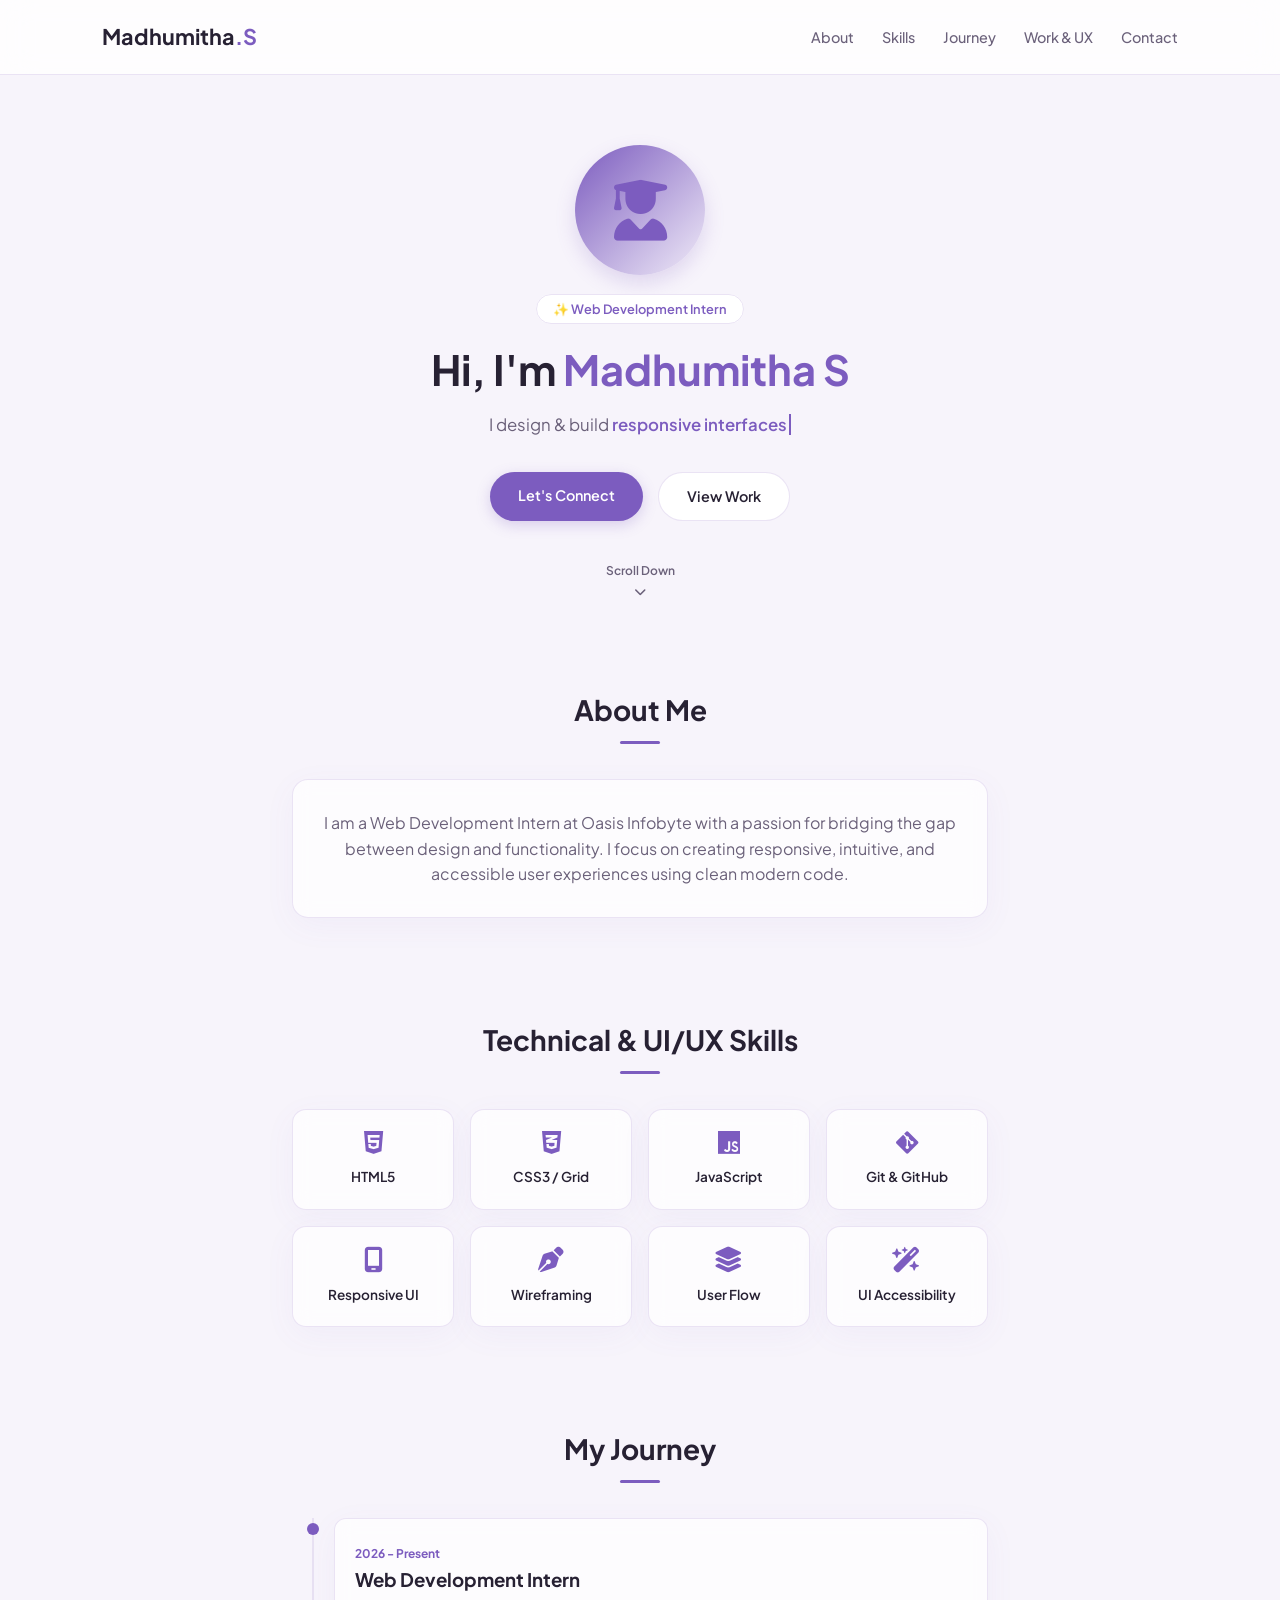
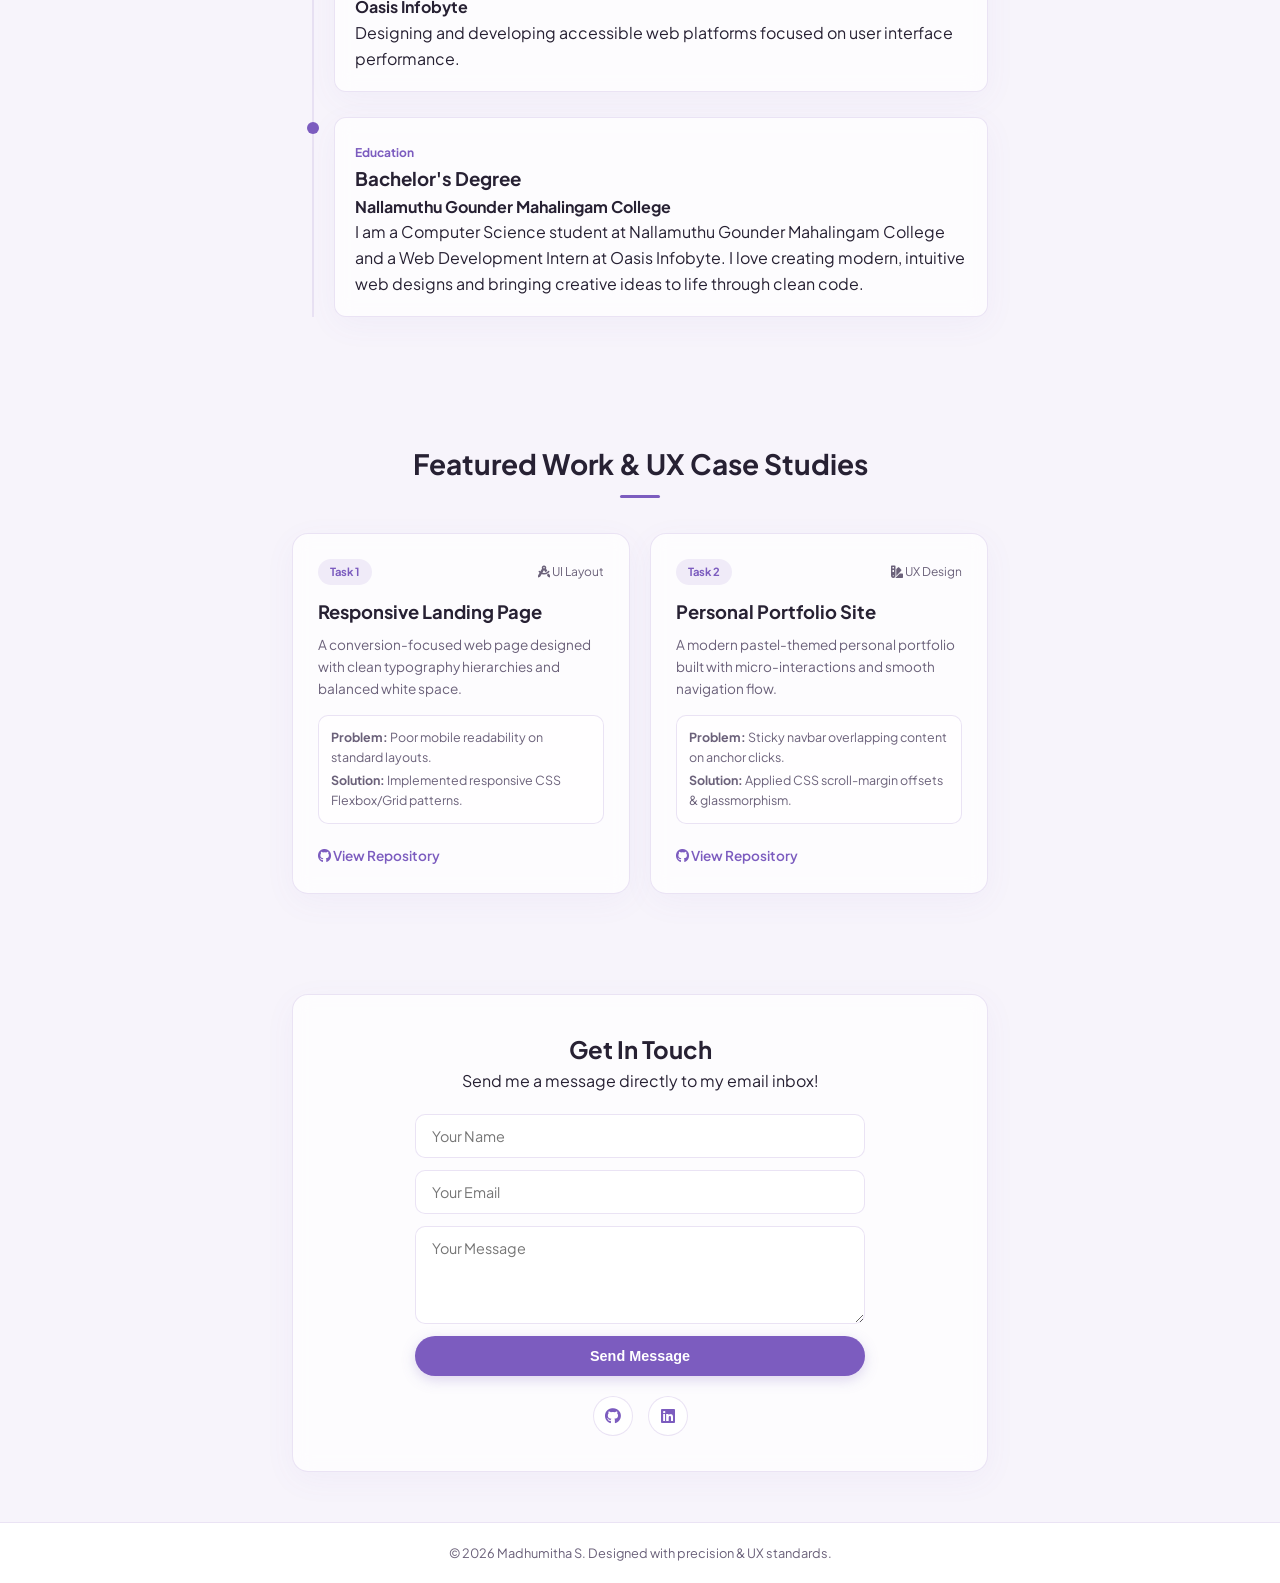
==== WebDev-L1-PersonalPortfolio/index.html @ be9a2862 "Added Task 2 Portfolio folder" ====
<!DOCTYPE html>
<html lang="en">
<head>
    <meta charset="UTF-8">
    <meta name="viewport" content="width=device-width, initial-scale=1.0">
    <title>Madhumitha S | Portfolio </title>
    <link href="https://fonts.googleapis.com/css2?family=Plus+Jakarta+Sans:wght@300;400;500;600;700&display=swap" rel="stylesheet">
    <link rel="stylesheet" href="https://cdnjs.cloudflare.com/ajax/libs/font-awesome/6.4.0/css/all.min.css">
    <link rel="stylesheet" href="style.css">
</head>
<body>
    <nav class="navbar">
        <div class="logo">Madhumitha<span>.S</span></div>
        <ul class="nav-links">
            <li><a href="#about">About</a></li>
            <li><a href="#skills">Skills</a></li>
            <li><a href="#timeline">Journey</a></li>
            <li><a href="#projects">Work & UX</a></li>
            <li><a href="#contact">Contact</a></li>
        </ul>
    </nav>
    <section class="hero-section">
        <div class="hero-container">
            <div class="avatar-container">
                <i class="fa-solid fa-user-graduate avatar-icon"></i>
            </div>
            <span class="hero-badge">✨ Web Development Intern</span>
            <h1 class="hero-title">Hi, I'm <span>Madhumitha S</span></h1>           
            <p class="hero-subtitle">I design & build <span class="typing-text"></span></p>           
            <div class="hero-buttons">
                <a href="#contact" class="btn btn-primary">Let's Connect</a>
                <a href="#projects" class="btn btn-secondary">View Work</a>
            </div>
            <div class="scroll-indicator">
                <span>Scroll Down</span>
                <i class="fa-solid fa-chevron-down"></i>
            </div>
        </div>
    </section>
    <section id="about" class="section">
        <div class="section-header">
            <h2>About Me</h2>
            <div class="accent-line"></div>
        </div>
        <div class="about-card glass-card">
            <p>I am a Web Development Intern at Oasis Infobyte with a passion for bridging the gap between design and functionality. I focus on creating responsive, intuitive, and accessible user experiences using clean modern code.</p>
        </div>
    </section>
    <section id="skills" class="section">
        <div class="section-header">
            <h2>Technical & UI/UX Skills</h2>
            <div class="accent-line"></div>
        </div>
        <div class="skills-grid">
            <div class="skill-card glass-card"><i class="fa-brands fa-html5"></i><span>HTML5</span></div>
            <div class="skill-card glass-card"><i class="fa-brands fa-css3-alt"></i><span>CSS3 / Grid</span></div>
            <div class="skill-card glass-card"><i class="fa-brands fa-js"></i><span>JavaScript</span></div>
            <div class="skill-card glass-card"><i class="fa-brands fa-git-alt"></i><span>Git & GitHub</span></div>
            <div class="skill-card glass-card"><i class="fa-solid fa-mobile-screen"></i><span>Responsive UI</span></div>
            <div class="skill-card glass-card"><i class="fa-solid fa-pen-nib"></i><span>Wireframing</span></div>
            <div class="skill-card glass-card"><i class="fa-solid fa-layer-group"></i><span>User Flow</span></div>
            <div class="skill-card glass-card"><i class="fa-solid fa-wand-magic-sparkles"></i><span>UI Accessibility</span></div>
        </div>
    </section>
    <section id="timeline" class="section">
        <div class="section-header">
            <h2>My Journey</h2>
            <div class="accent-line"></div>
        </div>
        <div class="timeline">
            <div class="timeline-item">
                <div class="timeline-dot"></div>
                <div class="timeline-content glass-card">
                    <span class="timeline-date">2026 - Present</span>
                    <h3>Web Development Intern</h3>
                    <h4>Oasis Infobyte</h4>
                    <p>Designing and developing accessible web platforms focused on user interface performance.</p>
                </div>
            </div>
            <div class="timeline-item">
                <div class="timeline-dot"></div>
                <div class="timeline-content glass-card">
                    <span class="timeline-date">Education</span>
                    <h3>Bachelor's Degree</h3>
                    <h4>Nallamuthu Gounder Mahalingam College</h4>
                    <p>I am a Computer Science student at Nallamuthu Gounder Mahalingam College and a Web Development Intern at Oasis Infobyte. I love creating modern, intuitive web designs and bringing creative ideas to life through clean code.</p>
                </div>
            </div>
        </div>
    </section>
    <section id="projects" class="section">
        <div class="section-header">
            <h2>Featured Work & UX Case Studies</h2>
            <div class="accent-line"></div>
        </div>
        <div class="projects-grid">
            <div class="project-card glass-card">
                <div class="project-header">
                    <span class="project-badge">Task 1</span>
                    <span class="ux-tag"><i class="fa-solid fa-compass-drafting"></i> UI Layout</span>
                </div>
                <h3>Responsive Landing Page</h3>
                <p>A conversion-focused web page designed with clean typography hierarchies and balanced white space.</p>               
                <div class="ux-breakdown">
                    <div><strong>Problem:</strong> Poor mobile readability on standard layouts.</div>
                    <div><strong>Solution:</strong> Implemented responsive CSS Flexbox/Grid patterns.</div>
                </div>
                <a href="https://github.com/madhumitha-s-3327/OIBSIP" target="_blank" class="project-link">
                    <i class="fa-brands fa-github"></i> View Repository
                </a>
            </div>
            <div class="project-card glass-card">
                <div class="project-header">
                    <span class="project-badge">Task 2</span>
                    <span class="ux-tag"><i class="fa-solid fa-swatchbook"></i> UX Design</span>
                </div>
                <h3>Personal Portfolio Site</h3>
                <p>A modern pastel-themed personal portfolio built with micro-interactions and smooth navigation flow.</p>                
                <div class="ux-breakdown">
                    <div><strong>Problem:</strong> Sticky navbar overlapping content on anchor clicks.</div>
                    <div><strong>Solution:</strong> Applied CSS scroll-margin offsets & glassmorphism.</div>
                </div>
                <a href="https://github.com/madhumitha-s-3327/OIBSIP" target="_blank" class="project-link">
                    <i class="fa-brands fa-github"></i> View Repository
                </a>
            </div>
        </div>
    </section>
    <section id="contact" class="section">
        <div class="contact-card glass-card">
            <h2>Get In Touch</h2>
            <p>Send me a message directly to my email inbox!</p>           
            <form action="https://formspree.io/f/mnpaabzr" method="POST" class="contact-form">
                <input type="text" name="name" placeholder="Your Name" required>
                <input type="email" name="email" placeholder="Your Email" required>
                <textarea name="message" rows="4" placeholder="Your Message" required></textarea>
                <button type="submit" class="btn btn-primary">Send Message</button>
            </form>
            <div class="social-links">
                <a href="https://github.com/madhumitha-s-3327" target="_blank"><i class="fa-brands fa-github"></i></a>
                <a href="https://www.linkedin.com/in/madhumitha-s-3327-" target="_blank"><i class="fa-brands fa-linkedin"></i></a>
            </div>
        </div>
    </section>
    <footer class="footer">
        <p>&copy; 2026 Madhumitha S. Designed with precision & UX standards.</p>
    </footer>
    <script>
        const words = ["responsive interfaces.", "accessible UI/UX.", "clean frontend code."];
        let i = 0, timer;
        function typingEffect() {
            let word = words[i].split("");
            var loopTyping = function() {
                if (word.length > 0) {
                    document.querySelector('.typing-text').innerHTML += word.shift();
                } else {
                    setTimeout(deletingEffect, 2000);
                    return false;
                }
                timer = setTimeout(loopTyping, 100);
            };
            loopTyping();
        }
        function deletingEffect() {
            let word = words[i].split("");
            var loopDeleting = function() {
                if (word.length > 0) {
                    word.pop();
                    document.querySelector('.typing-text').innerHTML = word.join("");
                } else {
                    if (words.length > (i + 1)) { i++; } else { i = 0; }
                    typingEffect();
                    return false;
                }
                timer = setTimeout(loopDeleting, 50);
            };
            loopDeleting();
        }
        typingEffect();
    </script>
</body>
</html>
---- WebDev-L1-PersonalPortfolio/style.css ----
* {
    margin: 0;
    padding: 0;
    box-sizing: border-box;
}
html {
    scroll-behavior: smooth;
}
:root {
    --primary-color: #7c5cbf;     
    --primary-dark: #6343a5;
    --accent-glow: #f0ebf8; 
    --bg-main: #f7f4fb;             
    --card-bg: rgba(255, 255, 255, 0.75); 
    --border-color: rgba(229, 220, 242, 0.8);   
    --text-main: #272133;
    --text-muted: #6b617a;
    --nav-height: 75px;
}
body {
    font-family: 'Plus Jakarta Sans', sans-serif;
    background-color: var(--bg-main);
    color: var(--text-main);
    line-height: 1.6;
}
.navbar {
    position: sticky;
    top: 0;
    height: var(--nav-height);
    z-index: 1000;
    display: flex;
    justify-content: space-between;
    align-items: center;
    padding: 0 8%;
    background: rgba(255, 255, 255, 0.80);
    backdrop-filter: blur(16px);
    -webkit-backdrop-filter: blur(16px);
    border-bottom: 1px solid var(--border-color);
}
.logo {
    font-size: 1.35rem;
    font-weight: 700;
}
.logo span {
    color: var(--primary-color);
}
.nav-links {
    display: flex;
    list-style: none;
    gap: 28px;
}
.nav-links a {
    text-decoration: none;
    color: var(--text-muted);
    font-weight: 500;
    font-size: 0.9rem;
    transition: 0.3s;
}
.nav-links a:hover {
    color: var(--primary-color);
}
section[id] {
    scroll-margin-top: calc(var(--nav-height) + 20px);
}
.glass-card {
    background: var(--card-bg);
    backdrop-filter: blur(10px);
    -webkit-backdrop-filter: blur(10px);
    border: 1px solid var(--border-color);
    box-shadow: 0 8px 32px 0 rgba(124, 92, 191, 0.05);
}
.hero-section {
    padding: 70px 20px 40px;
    text-align: center;
    position: relative;
}
.avatar-container {
    width: 130px;
    height: 130px;
    margin: 0 auto 20px;
    border-radius: 50%;
    padding: 4px;
    background: linear-gradient(135deg, var(--primary-color), var(--accent-glow));
    box-shadow: 0 8px 20px rgba(124, 92, 191, 0.2);
    transition: transform 0.4s ease;
    display: flex;             
    align-items: center;       
    justify-content: center;   
}
.avatar-container:hover {
    transform: scale(1.05);
}
.avatar-icon {
    font-size: 3.8rem;
    color: var(--primary-color);
}
.avatar-container img {
    width: 100%;
    height: 100%;
    object-fit: cover;
    border-radius: 50%;
}
.hero-badge {
    background: #ffffff;
    color: var(--primary-color);
    padding: 6px 16px;
    border-radius: 30px;
    font-size: 0.8rem;
    font-weight: 600;
    border: 1px solid var(--border-color);
}
.hero-title {
    font-size: 2.6rem;
    font-weight: 700;
    margin: 15px 0 10px;
}
.hero-title span {
    color: var(--primary-color);
}
.hero-subtitle {
    font-size: 1.05rem;
    color: var(--text-muted);
    margin-bottom: 30px;
    height: 30px;
}
.typing-text {
    color: var(--primary-color);
    font-weight: 600;
    border-right: 2px solid var(--primary-color);
    padding-right: 2px;
}
.hero-buttons {
    display: flex;
    justify-content: center;
    gap: 15px;
}
.btn {
    padding: 12px 28px;
    border-radius: 30px;
    font-weight: 600;
    text-decoration: none;
    transition: all 0.3s ease;
    font-size: 0.9rem;
    border: none;
    cursor: pointer;
}
.btn-primary {
    background-color: var(--primary-color);
    color: #fff;
    box-shadow: 0 4px 14px rgba(124, 92, 191, 0.25);
}
.btn-primary:hover {
    background-color: var(--primary-dark);
    transform: translateY(-2px);
}
.btn-secondary {
    background: #ffffff;
    border: 1px solid var(--border-color);
    color: var(--text-main);
}
.btn-secondary:hover {
    border-color: var(--primary-color);
    color: var(--primary-color);
    transform: translateY(-2px);
}
.scroll-indicator {
    margin-top: 40px;
    display: flex;
    flex-direction: column;
    align-items: center;
    gap: 6px;
    color: var(--text-muted);
    font-size: 0.75rem;
    font-weight: 600;
    animation: bounce 2s infinite;
}
@keyframes bounce {
    0%, 20%, 50%, 80%, 100% { transform: translateY(0); }
    40% { transform: translateY(-8px); }
    60% { transform: translateY(-4px); }
}
.section {
    padding: 50px 8%;
    max-width: 900px;
    margin: 0 auto;
}
.section-header {
    text-align: center;
    margin-bottom: 35px;
}
.section-header h2 { font-size: 1.75rem; }
.accent-line {
    width: 40px;
    height: 3px;
    background: var(--primary-color);
    margin: 8px auto 0;
    border-radius: 2px;
}
.about-card {
    padding: 30px;
    border-radius: 16px;
    text-align: center;
    color: var(--text-muted);
}
.skills-grid {
    display: grid;
    grid-template-columns: repeat(auto-fit, minmax(130px, 1fr));
    gap: 16px;
}
.skill-card {
    padding: 20px;
    border-radius: 14px;
    text-align: center;
    transition: all 0.3s ease;
}
.skill-card:hover {
    transform: translateY(-5px);
    border-color: var(--primary-color);
    box-shadow: 0 10px 20px rgba(124, 92, 191, 0.12);
}
.skill-card i {
    font-size: 1.6rem;
    color: var(--primary-color);
    margin-bottom: 8px;
    display: block;
}
.skill-card span {
    font-weight: 600;
    font-size: 0.85rem;
}
.timeline {
    position: relative;
    border-left: 2px solid var(--border-color);
    margin-left: 20px;
    padding-left: 20px;
}
.timeline-item {
    position: relative;
    margin-bottom: 25px;
}
.timeline-dot {
    position: absolute;
    left: -27px;
    top: 5px;
    width: 12px;
    height: 12px;
    background: var(--primary-color);
    border-radius: 50%;
}
.timeline-content {
    padding: 20px;
    border-radius: 12px;
}
.timeline-date {
    font-size: 0.75rem;
    color: var(--primary-color);
    font-weight: 700;
}
.projects-grid {
    display: grid;
    grid-template-columns: repeat(auto-fit, minmax(280px, 1fr));
    gap: 20px;
}
.project-card {
    padding: 25px;
    border-radius: 16px;
    transition: all 0.3s ease;
}
.project-card:hover {
    transform: translateY(-5px);
    border-color: var(--primary-color);
    box-shadow: 0 12px 25px rgba(124, 92, 191, 0.12);
}
.project-header {
    display: flex;
    justify-content: space-between;
    align-items: center;
    margin-bottom: 12px;
}
.project-badge {
    font-size: 0.7rem;
    font-weight: 700;
    color: var(--primary-color);
    background: var(--accent-glow);
    padding: 4px 12px;
    border-radius: 20px;
}
.ux-tag {
    font-size: 0.75rem;
    color: var(--text-muted);
}
.project-card h3 { margin-bottom: 8px; font-size: 1.15rem; }
.project-card p { font-size: 0.85rem; color: var(--text-muted); margin-bottom: 15px; }
.ux-breakdown {
    background: rgba(255, 255, 255, 0.6);
    border: 1px solid var(--border-color);
    padding: 12px;
    border-radius: 10px;
    font-size: 0.78rem;
    color: var(--text-muted);
    margin-bottom: 18px;
}
.ux-breakdown div {
    margin-bottom: 4px;
}
.ux-breakdown div:last-child {
    margin-bottom: 0;
}
.project-link {
    color: var(--primary-color);
    text-decoration: none;
    font-size: 0.85rem;
    font-weight: 600;
}
.contact-card {
    padding: 35px 25px;
    border-radius: 16px;
    text-align: center;
}
.contact-form {
    display: flex;
    flex-direction: column;
    gap: 12px;
    max-width: 450px;
    margin: 20px auto;
}
.contact-form input, .contact-form textarea {
    width: 100%;
    padding: 12px 16px;
    border: 1px solid var(--border-color);
    border-radius: 10px;
    font-family: inherit;
    font-size: 0.9rem;
    outline: none;
    background: rgba(255, 255, 255, 0.8);
}
.contact-form input:focus, .contact-form textarea:focus {
    border-color: var(--primary-color);
    background: #ffffff;
}
.social-links {
    display: flex;
    justify-content: center;
    gap: 15px;
    margin-top: 20px;
}
.social-links a {
    width: 40px;
    height: 40px;
    border-radius: 50%;
    background: #ffffff;
    border: 1px solid var(--border-color);
    color: var(--primary-color);
    display: flex;
    align-items: center;
    justify-content: center;
    text-decoration: none;
    transition: 0.3s;
}
.social-links a:hover {
    background: var(--primary-color);
    color: #fff;
}
.footer {
    text-align: center;
    padding: 20px;
    color: var(--text-muted);
    font-size: 0.8rem;
    border-top: 1px solid var(--border-color);
    background: #ffffff;
}
@media (max-width: 768px) {
    .navbar { height: auto; padding: 15px; flex-direction: column; gap: 10px; }
}
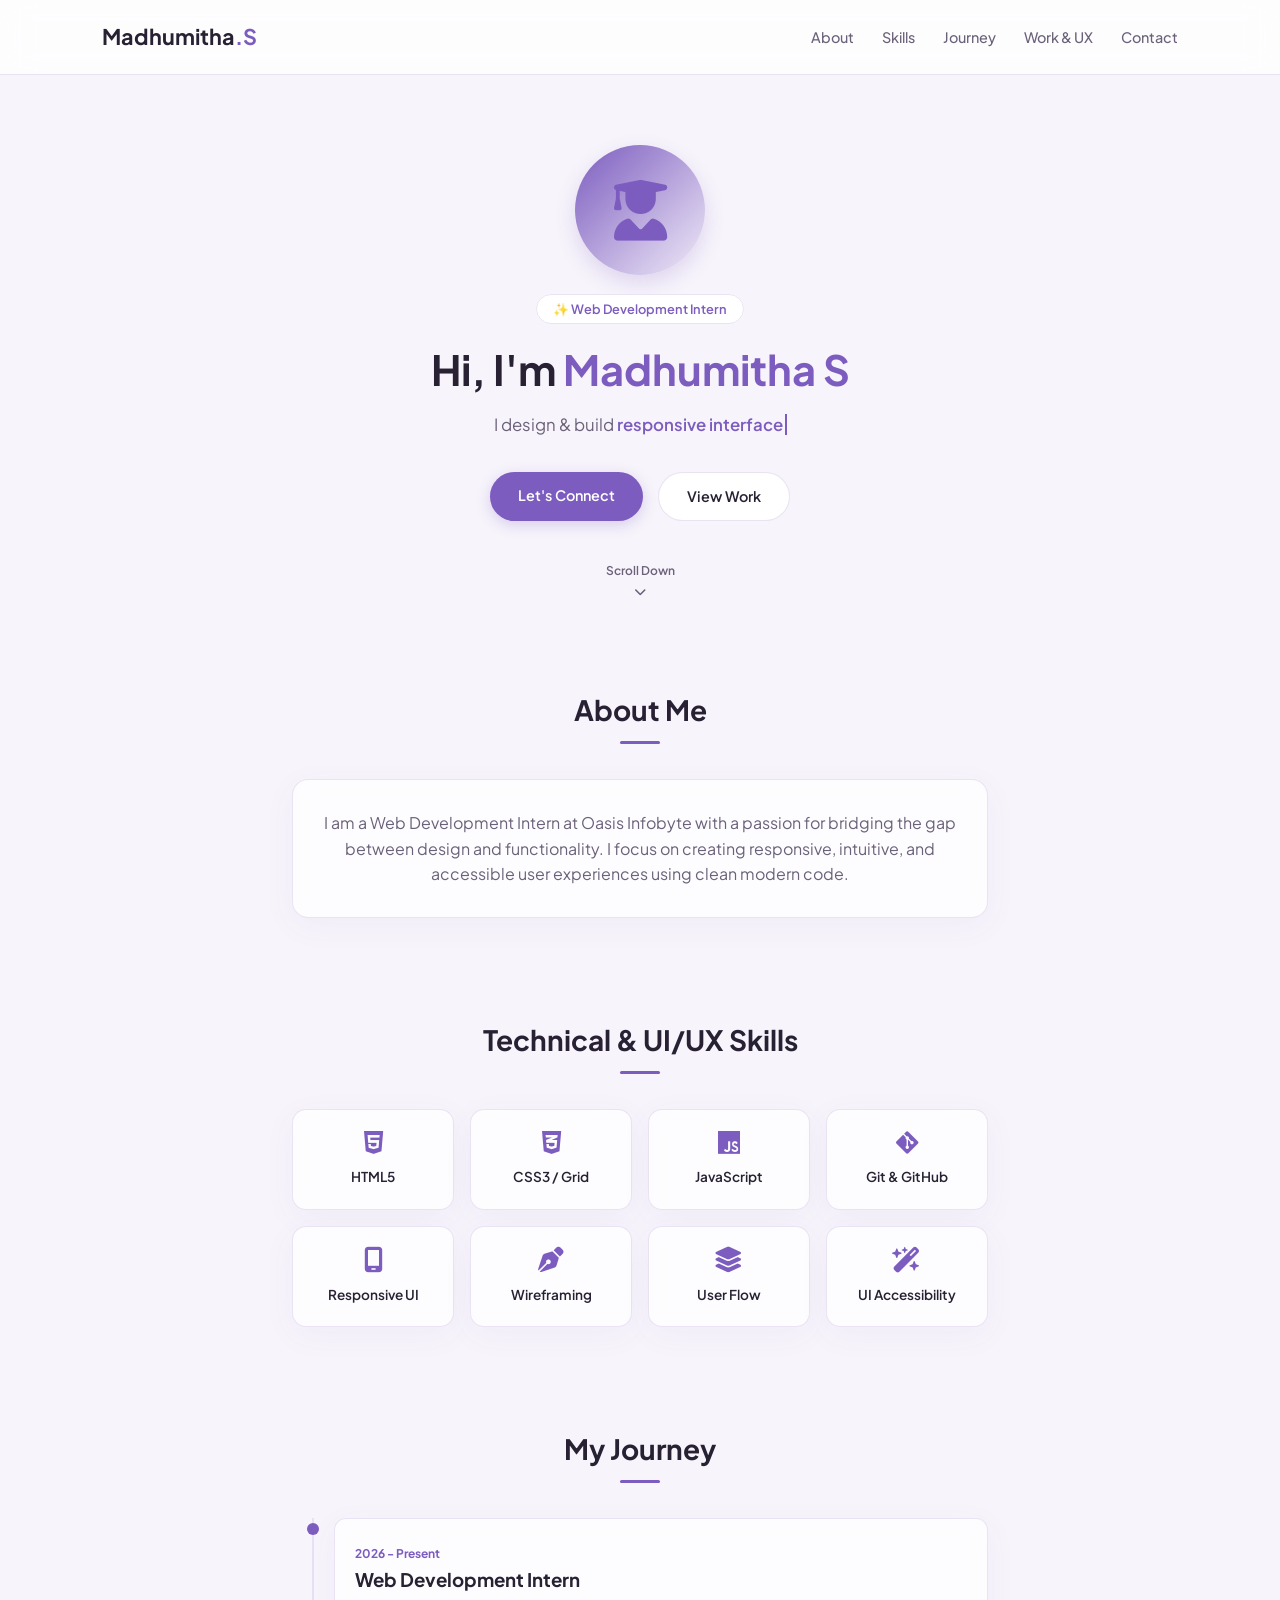
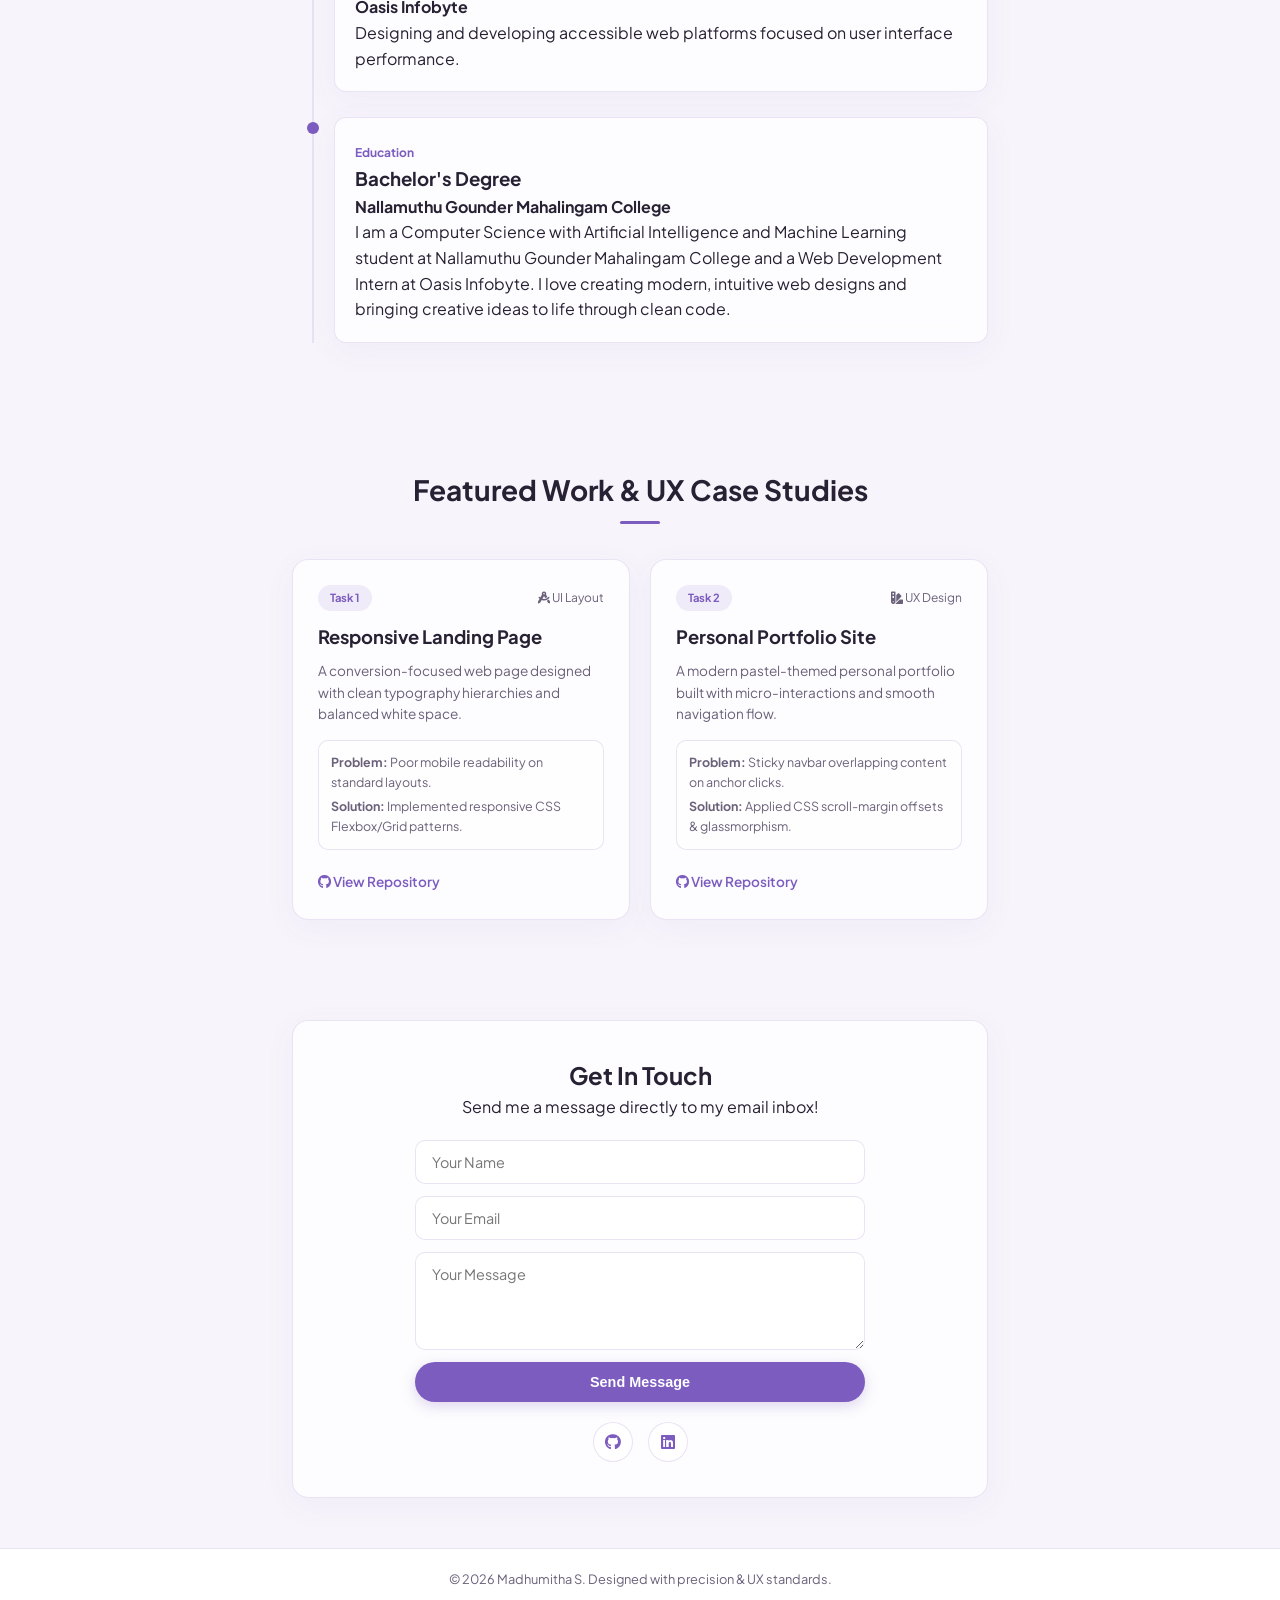
==== commit 36556e20: "update" ====
--- a/WebDev-L1-PersonalPortfolio/index.html
+++ b/WebDev-L1-PersonalPortfolio/index.html
@@ -83,7 +83,7 @@
                     <span class="timeline-date">Education</span>
                     <h3>Bachelor's Degree</h3>
                     <h4>Nallamuthu Gounder Mahalingam College</h4>
-                    <p>I am a Computer Science student at Nallamuthu Gounder Mahalingam College and a Web Development Intern at Oasis Infobyte. I love creating modern, intuitive web designs and bringing creative ideas to life through clean code.</p>
+                    <p>I am a Computer Science with Artificial Intelligence and Machine Learning student at Nallamuthu Gounder Mahalingam College and a Web Development Intern at Oasis Infobyte. I love creating modern, intuitive web designs and bringing creative ideas to life through clean code.</p>
                 </div>
             </div>
         </div>
